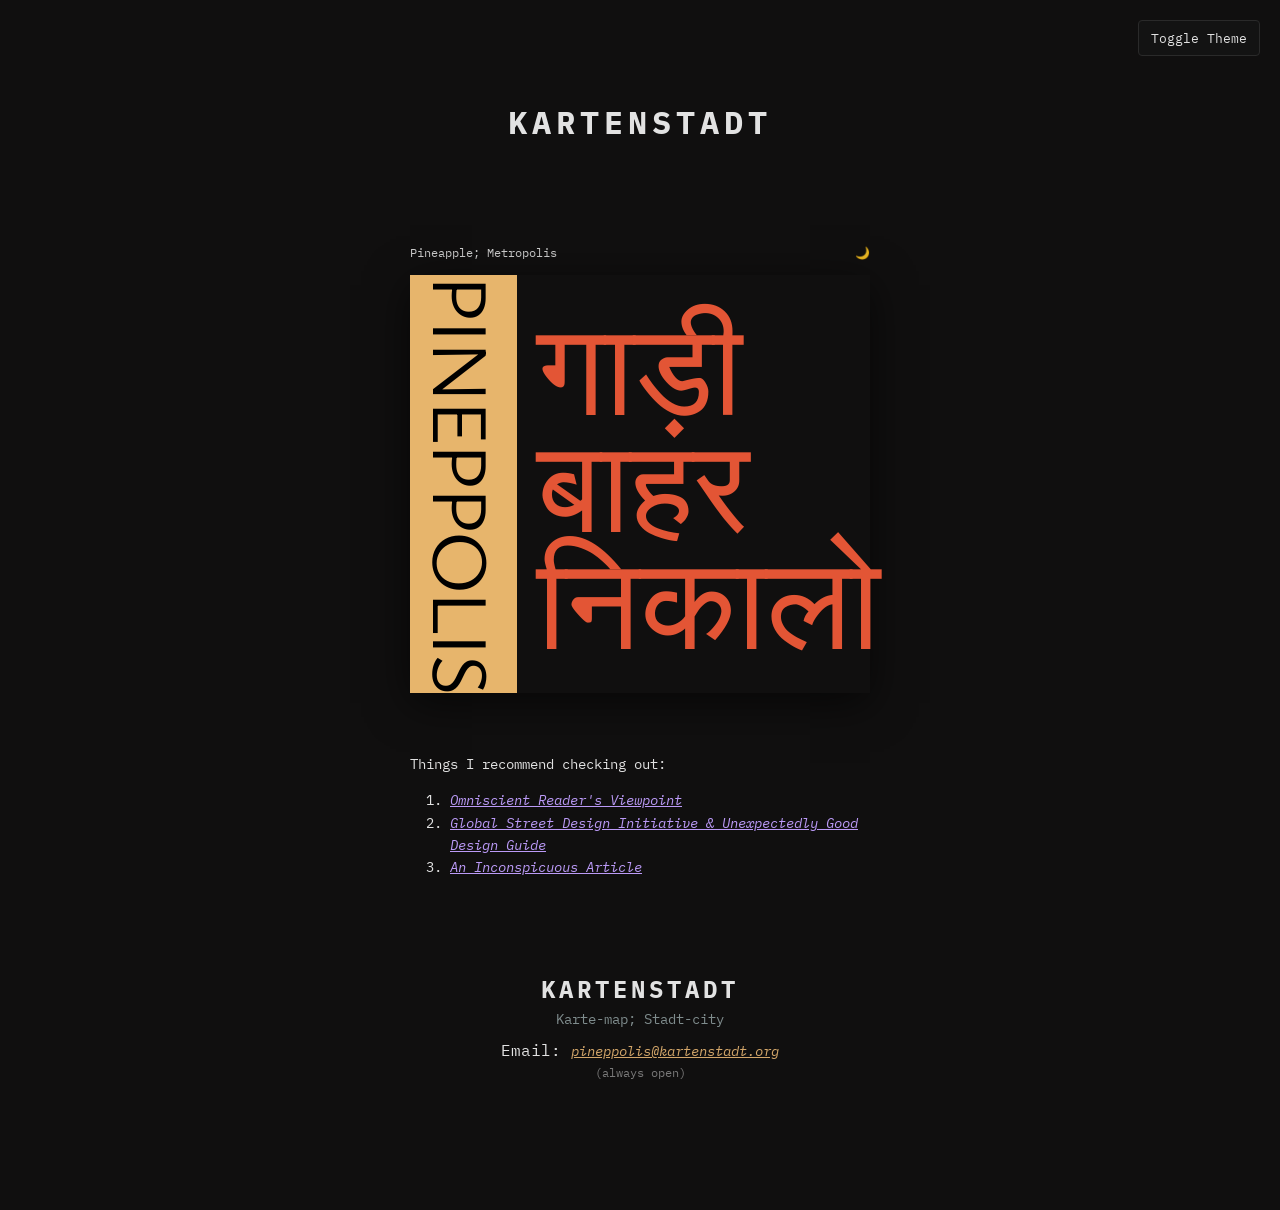
==== aboutme.html @ d8d254c7 "IFOrgotHowThisWOrks" ====
<!DOCTYPE html>
<html lang="en">
<head>
    <meta charset="UTF-8">
    <meta name="viewport" content="width=device-width, initial-scale=1.0">
    <title>About | Kartenstadt</title>
    <link rel="preconnect" href="https://fonts.googleapis.com">
    <link rel="preconnect" href="https://fonts.gstatic.com" crossorigin>
    <link href="https://fonts.googleapis.com/css2?family=IBM+Plex+Mono:ital,wght@0,400;0,700;1,400&family=Ysabeau+Office:wght@400;900&display=swap" rel="stylesheet">
    <link rel="stylesheet" href="style.css">
    <style>
        :root {
            --yellow-accent: #e7b56c;
            --coral-text: #e35535;
            --poster-bg: #100f0f; /* Variable for the poster background */
        }

        /* Changes the poster background color when light mode is active */
        body.light-mode {
            --poster-bg: #ffffff;
        }

        body {
            align-items: center;
            padding: 0px 20px 50px;
        }

        /* FIX: Forces header to be bold and removes italics from the link */
        header h1 a {
            text-decoration: none;
            color: var(--text-main);
            font-weight: 700 !important;
            font-style: normal !important;
            letter-spacing: 5px;
            text-transform: uppercase;
        }

        .container {
            width: 100%;
            max-width: 460px;
            margin-top: 40px;
        }

        .meta-header {
            display: flex;
            justify-content: space-between;
            font-size: 12px;
            margin-bottom: 15px;
            opacity: 0.9;
        }

        /* Poster Block: Removed overflow hidden so Hindi text can spill out */
        .poster {
            background-color: var(--poster-bg);
            width: 100%;
            display: flex;
            margin-bottom: 60px;
            box-shadow: 0 10px 40px rgba(0,0,0,0.6);
            position: relative;
            transition: background-color 0.3s ease;
        }

        .yellow-sidebar {
            background-color: var(--yellow-accent);
            width: 30%;
            display: flex;
            align-items: center;
            justify-content: center;
            z-index: 2;
        }

        .vertical-text {
            font-family: 'Ysabeau Office', sans-serif;
            color: #000;
            font-size: 80px;
            font-weight: 400;
            writing-mode: vertical-rl;
            letter-spacing: -3px;
            white-space: nowrap;
        }

        .hindi-content {
            flex: 1;
            display: flex;
            flex-direction: column;
            justify-content: center;
            align-items: flex-start;
            color: var(--coral-text);
            font-size: 130px;
            font-weight: 400;
            line-height: 0.9;
            padding-left: 20px;
            white-space: nowrap;
            z-index: 1;
        }

        .recommendations {
            font-size: 14px;
            line-height: 1.6;
            margin-top: 20px;
        }

        #theme-toggle {
            position: fixed;
            top: 20px;
            right: 20px;
        }
    </style>
</head>
<body>
    <button id="theme-toggle">Toggle Theme</button>

    <header>
        <h1><a href="index.html">KARTENSTADT</a></h1>
    </header>

    <div class="container">
        <div class="meta-header">
            <span>Pineapple; Metropolis</span>
            <span>🌙</span>
        </div>

        <div class="poster">
            <div class="yellow-sidebar">
                <div class="vertical-text">PINEPPOLIS</div>
            </div>
            <div class="hindi-content">
                <div>गाड़ी</div>
                <div>बाहर</div>
                <div>निकालो</div>
            </div>
        </div>

        <div class="recommendations">
            <p>Things I recommend checking out:</p>
            <ol>
                <li><a href="#">Omniscient Reader's Viewpoint</a></li>
                <li><a href="#">Global Street Design Initiative & Unexpectedly Good Design Guide</a></li>
                <li><a href="#">An Inconspicuous Article</a></li>
            </ol>
        </div>

        <footer class="footer">
            <div class="footer-brand">KARTENSTADT</div>
            <div class="footer-sub">Karte-map; Stadt-city</div>
            <div class="footer-contact">
                Email: <a href="mailto:pineppolis@kartenstadt.org" class="footer-email">pineppolis@kartenstadt.org</a>
            </div>
            <div class="footer-status">(always open)</div>
        </footer>
    </div>

    <script src="script.js"></script>
</body>
</html>
---- style.css ----
/* --- LIGHT MODE OVERRIDES --- */
body.light-mode {
	--bg-color: #fcfcfc;
	--code-bg: #f0f0f0;
	--text-main: #1a1a1a;
	--text-muted: #576574;
	--border-color: #d1d1d1;

	/* You can keep the same heading colors or darken them for readability */
	--h1-color: #bf3a1d;
	--h2-color: #c46b1f;
}

/* Add a smooth transition to the body so the color swap isn't jarring */
body {
	transition: background-color 0.3s ease, color 0.3s ease;
}

/* Style for the toggle button */
#theme-toggle {
position: fixed;
top: 20px;
right: 20px;
background: var(--code-bg);
color: var(--text-main);
border: 1px solid var(--border-color);
padding: 8px 12px;
cursor: pointer;
border-radius: 4px;
font-family: 'IBM Plex Mono', monospace;
z-index: 1000;
}
* {
	box-sizing: border-box;
}

/* --- 1. FONTS --- */
@import url('https://fonts.googleapis.com/css2?family=IBM+Plex+Mono:ital,wght@0,400;0,700;1,400&display=swap');

/* --- 2. THEME VARIABLES --- */
:root {
	--bg-color: #100f0f;
	--code-bg: #131313;
	--text-main: #E2E2E2;
	--text-muted: #7f8c8d;
	--border-color: #2a2a2a;
	--accent-gold: #d4a76a;      /* From your footer image */

	/* Heading Accents */
	--h1-color: #e35535;
	--h2-color: #e98a36;
	--h3-color: #efbd5d;
	--h4-color: #9ece6a;
	--h5-color: #7aa2f7;
	--h6-color: #bb9af7;
}

/* --- 3. BASE LAYOUT --- */
body {
	background-color: var(--bg-color);
	color: var(--text-main);
	font-family: 'IBM Plex Mono', monospace;
	margin: 0;
	display: flex;
	flex-direction: column;
	min-height: 100vh;
}

/* --- 4. HEADER --- */
header {
	text-align: center;
	padding: 80px 20px 40px;
}

header h1 a {
	text-decoration: none;
	color: var(--text-main);
	font-weight: 700 !important;
	font-style: normal !important;
	letter-spacing: 5px;
	text-transform: uppercase;
}


/* --- 5. CONTENT WINDOW (Differentiated with Shadow) --- */
main {
	flex: 1;
	width: 90%;
	max-width: 850px;
	margin: 0 auto 60px;
	padding: 40px;
	background-color: var(--bg-color); /* Same as BG */

	/* Soft, dark lift effect */
	box-shadow: 0px 15px 50px rgba(0, 0, 0, 0.8), 0px 0px 20px rgba(255, 255, 255, 0.02);
	border-radius: 4px;
	line-height: 1.7;
	word-wrap: break-word;
}

/* --- 6. HEADINGS (1px Underline @ 0.3 Opacity) --- */
main h1 { color: var(--h1-color); text-align: center; width: 100% }
main h2 { color: var(--h2-color); border-bottom: 1px solid rgba(233, 138, 54, 0.3); }
main h3 { color: var(--h3-color); border-bottom: 1px solid rgba(239, 189, 93, 0.3); }
main h4 { color: var(--h4-color); border-bottom: 1px solid rgba(158, 206, 106, 0.3); }
main h5 { color: var(--h5-color); border-bottom: 1px solid rgba(122, 162, 247, 0.3); }
main h6 { color: var(--h6-color); border-bottom: 1px solid rgba(187, 154, 247, 0.3); }

main h1, main h2, main h3, main h4, main h5, main h6 {
	padding-bottom: 4px;
	margin-top: 2rem;
	margin-bottom: 1rem;
}

/* --- 7. CODE & ELEMENTS --- */
pre {
	background-color: var(--code-bg);
	border: 1px solid var(--border-color);
	border-radius: 3px;
	padding: 1.25rem;
	overflow-x: auto;
	margin: 1.5rem 0;
}

pre code { background-color: transparent; padding: 0; display: block; }

p code {
	background-color: var(--code-bg);
	border: 1px solid var(--border-color);
	border-radius: 3px;
	padding: 0.2rem 0.4rem;
}

/* --- 8. FOOTER (Mirroring your Image) --- */
footer {
	text-align: center;
	padding: 80px 20px;
}

.footer-brand {
	font-size: 1.5rem;
	letter-spacing: 4px;
	text-transform: uppercase;
	font-weight: bold;
	margin-bottom: 5px;
}

.footer-sub {
	font-size: 0.85rem;
	color: var(--text-muted);
	margin-bottom: 12px;
}

.footer-email {
	color: var(--accent-gold);
	text-decoration: underline;
	font-size: 0.9rem;
}

.footer-status {
	font-size: 0.75rem;
	opacity: 0.5;
	margin-top: 5px;
}

a { color: var(--h6-color); font-style:italic; }

/* Remove the default triangle and add a custom indicator */
summary {
		list-style: none; /* Removes arrow in Chrome/Firefox */
		cursor: pointer;
		outline: none;
}

summary::-webkit-details-marker {
		display: none; /* Removes arrow in Safari */
}

summary h2 {
		display: flex;
		align-items: center;
		margin-top: 1rem; /* Adjust spacing for collapsed state */
}

/* Add a plus/minus sign before the heading */
summary h2::before {
		content: "+";
		margin-right: 15px;
		color: var(--h2-color);
		opacity: 0.5;
		font-family: monospace;
}

details[open] summary h2::before {
		content: "−"; /* Changes to a minus when open */
}

/* Smooth out the content appearance */
details {
		margin-bottom: 1rem;
		transition: all 0.3s ease;
}

.post-meta{
	color: var(--text-muted)
}
.date {
		text-align: right;
		color: var(--text-muted);
}

/* --- 9. ARTICLE CARDS (BOXES) --- */
.article-list {
	display: flex;
	flex-direction: column;
	gap: 40px; /* Space between article boxes */
}

.article-card {
	border: 1px solid var(--border-color);
	padding: 25px;
	border-radius: 4px;
	background-color: rgba(255, 255, 255, 0.02); /* Very subtle lift */
	transition: border-color 0.3s ease;
}

.article-card:hover {
	border-color: var(--h2-color); /* Highlight border on hover */
}

.card-header {
	display: flex;
	justify-content: space-between;
	align-items: baseline;
	border-bottom: 1px solid rgba(255, 255, 255, 0.05);
	margin-bottom: 15px;
}

.article-card h2 {
	margin: 0;
	border-bottom: none !important; /* Overriding your main h2 style */
	font-size: 1.4rem;
}

.article-card h2 a {
	text-decoration: none;
	font-style: normal; /* Removes the global italic link style for titles */
	color: var(--h2-color);
}

.preview-content {
	font-size: 0.95rem;
	color: var(--text-main);
	opacity: 0.8;
	margin-bottom: 15px;
}

.read-more {
	font-size: 0.8rem;
	text-transform: uppercase;
	letter-spacing: 2px;
	color: var(--accent-gold) !important;
	text-decoration: none;
}

.read-more:hover {
	text-decoration: underline;
}

/* --- 10. ANIMATION STATES --- */
.article-card {
	opacity: 0;
	transform: translateY(20px);
	/* This ensures the 'pop' is smooth when the class is added */
	transition: opacity 0.6s ease-out, transform 0.6s ease-out;
}

/* This class will be 'injected' by JavaScript when you scroll */
.article-card.appear {
	opacity: 1;
	transform: translateY(0);
}
/* Add this to style.css */
main img {
  max-width: 100%;
  height: auto;
  display: block;
  margin: 1.5rem auto; /* Centers the image and gives it breathing room */
  border-radius: 4px;
  box-shadow: 0 4px 12px rgba(0,0,0,0.2);
}
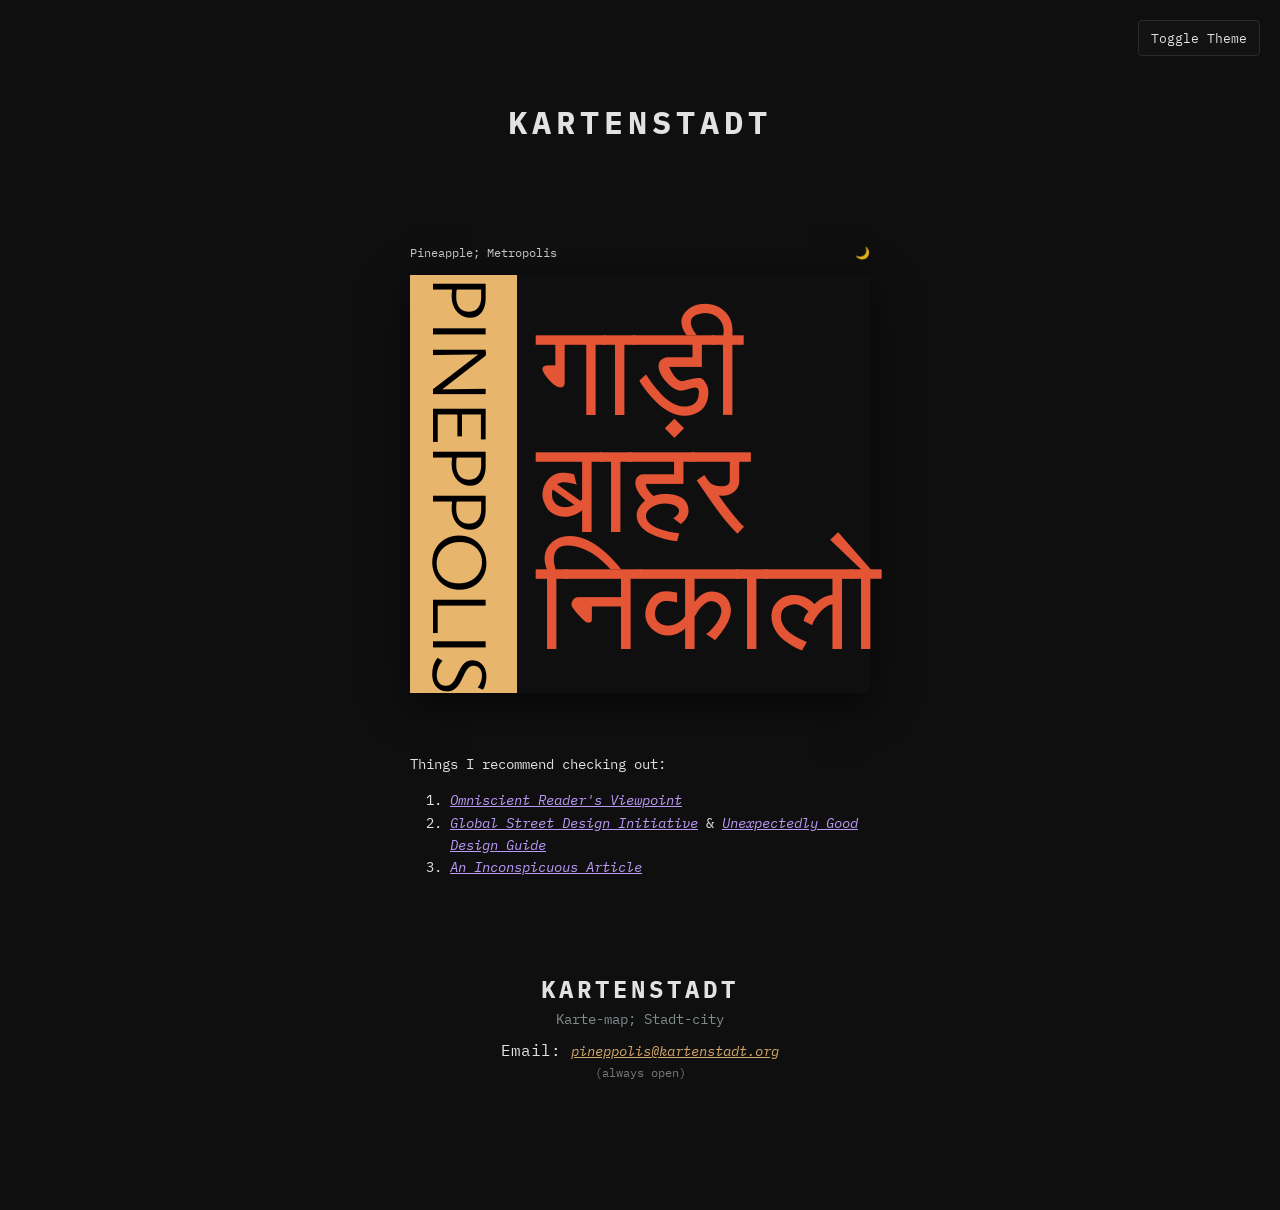
==== commit fd324d9e: "main" ====
--- a/aboutme.html
+++ b/aboutme.html
@@ -134,8 +134,8 @@
         <div class="recommendations">
             <p>Things I recommend checking out:</p>
             <ol>
-                <li><a href="#">Omniscient Reader's Viewpoint</a></li>
-                <li><a href="#">Global Street Design Initiative & Unexpectedly Good Design Guide</a></li>
+                <li><a href="https://orv.pages.dev/stories/orv/">Omniscient Reader's Viewpoint</a></li>
+                <li><a href="https://globaldesigningcities.org/">Global Street Design Initiative</a> & <a href="https://www.itdp.in/wp-content/uploads/2016/07/Urban-street-design-guidelines.pdf">Unexpectedly Good Design Guide</a></li>
                 <li><a href="#">An Inconspicuous Article</a></li>
             </ol>
         </div>
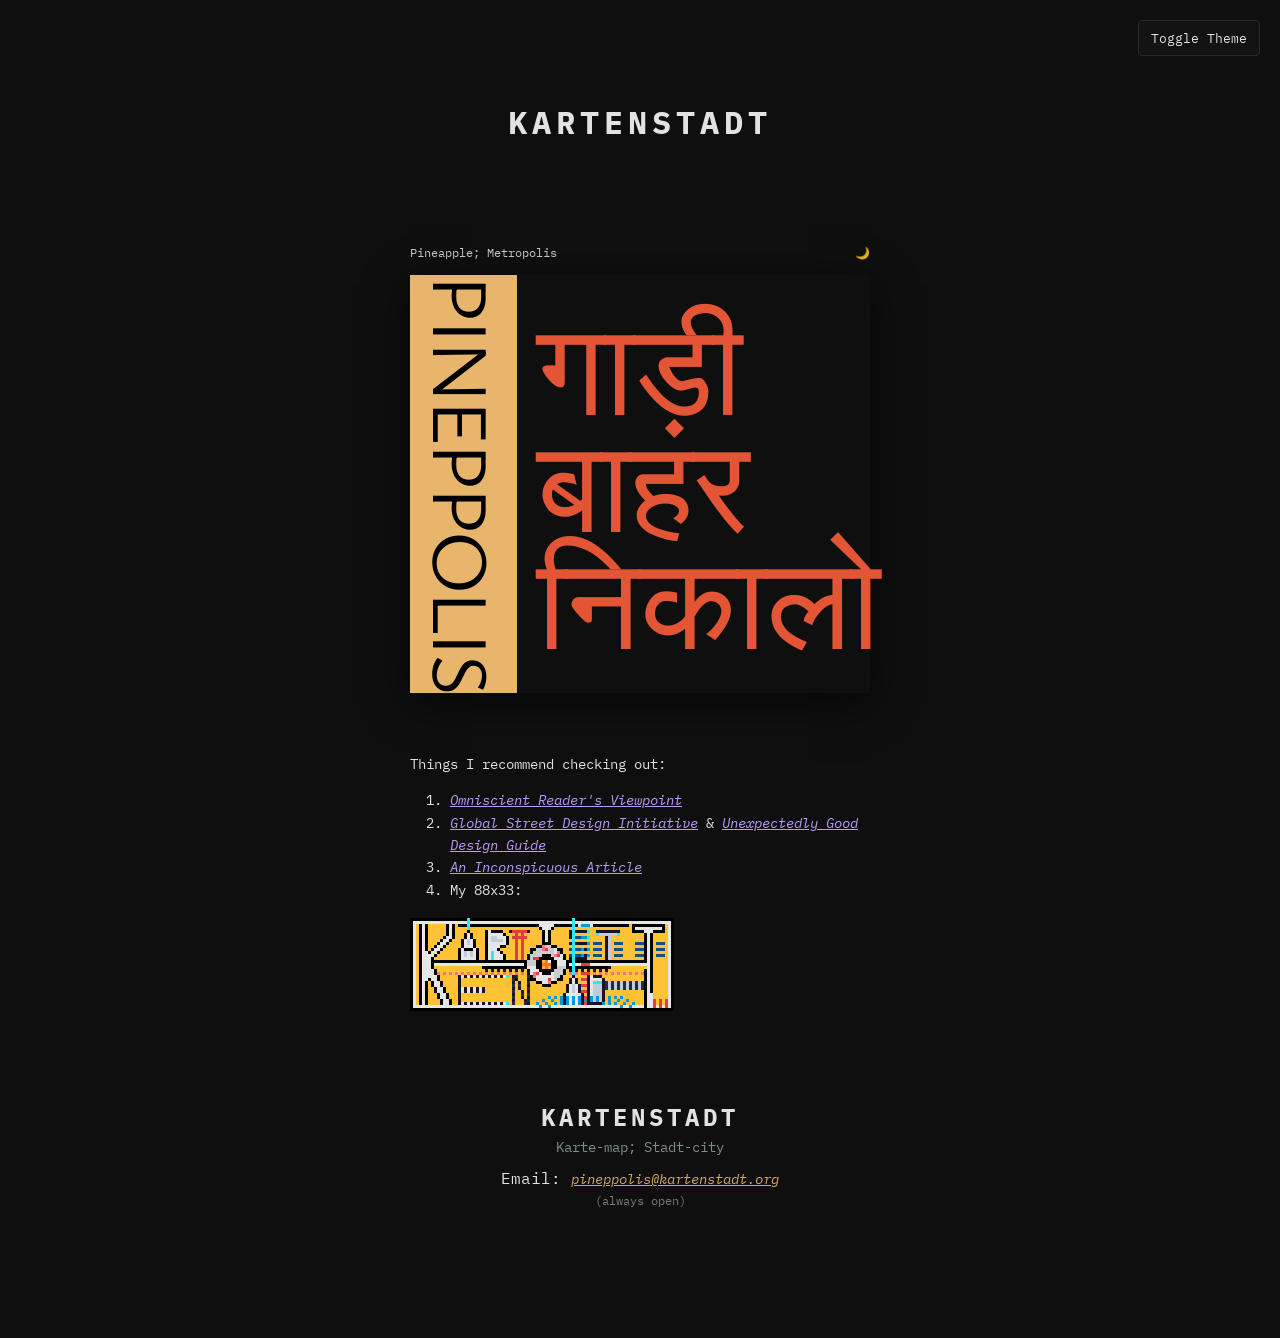
==== commit ae23fdc7: "Site update: 2026-05-05 19:30:51" ====
--- a/aboutme.html
+++ b/aboutme.html
@@ -8,6 +8,7 @@
     <link rel="preconnect" href="https://fonts.gstatic.com" crossorigin>
     <link href="https://fonts.googleapis.com/css2?family=IBM+Plex+Mono:ital,wght@0,400;0,700;1,400&family=Ysabeau+Office:wght@400;900&display=swap" rel="stylesheet">
     <link rel="stylesheet" href="style.css">
+    <link rel="icon" type="image/x-icon" href="favicon.png">
     <style>
         :root {
             --yellow-accent: #e7b56c;
@@ -137,9 +138,11 @@
                 <li><a href="https://orv.pages.dev/stories/orv/">Omniscient Reader's Viewpoint</a></li>
                 <li><a href="https://globaldesigningcities.org/">Global Street Design Initiative</a> & <a href="https://www.itdp.in/wp-content/uploads/2016/07/Urban-street-design-guidelines.pdf">Unexpectedly Good Design Guide</a></li>
                 <li><a href="#">An Inconspicuous Article</a></li>
-            </ol>
-        </div>
+        <li>My 88x33:
 
+        </ol>
+<a href="./index.html"><img src="88x33.svg" width="264" height="99"></a>
+</div>
         <footer class="footer">
             <div class="footer-brand">KARTENSTADT</div>
             <div class="footer-sub">Karte-map; Stadt-city</div>
--- a/style.css
+++ b/style.css
@@ -1,19 +1,17 @@
 /* --- LIGHT MODE OVERRIDES --- */
 body.light-mode {
-	--bg-color: #fcfcfc;
-	--code-bg: #f0f0f0;
-	--text-main: #1a1a1a;
-	--text-muted: #576574;
-	--border-color: #d1d1d1;
-
-	/* You can keep the same heading colors or darken them for readability */
-	--h1-color: #bf3a1d;
-	--h2-color: #c46b1f;
+    --bg-color: #fcfcfc;
+    --code-bg: #f0f0f0;
+    --text-main: #1a1a1a;
+    --text-muted: #576574;
+    --border-color: #d1d1d1;
+    --h1-color: #bf3a1d;
+    --h2-color: #c46b1f;
 }
 
 /* Add a smooth transition to the body so the color swap isn't jarring */
 body {
-	transition: background-color 0.3s ease, color 0.3s ease;
+    transition: background-color 0.3s ease, color 0.3s ease;
 }
 
 /* Style for the toggle button */
@@ -30,8 +28,9 @@
 font-family: 'IBM Plex Mono', monospace;
 z-index: 1000;
 }
+
 * {
-	box-sizing: border-box;
+    box-sizing: border-box;
 }
 
 /* --- 1. FONTS --- */
@@ -39,67 +38,64 @@
 
 /* --- 2. THEME VARIABLES --- */
 :root {
-	--bg-color: #100f0f;
-	--code-bg: #131313;
-	--text-main: #E2E2E2;
-	--text-muted: #7f8c8d;
-	--border-color: #2a2a2a;
-	--accent-gold: #d4a76a;      /* From your footer image */
-
-	/* Heading Accents */
-	--h1-color: #e35535;
-	--h2-color: #e98a36;
-	--h3-color: #efbd5d;
-	--h4-color: #9ece6a;
-	--h5-color: #7aa2f7;
-	--h6-color: #bb9af7;
+    --bg-color: #100f0f;
+    --code-bg: #131313;
+    --text-main: #E2E2E2;
+    --text-muted: #7f8c8d;
+    --border-color: #2a2a2a;
+    --accent-gold: #d4a76a;
+
+    /* Heading Accents */
+    --h1-color: #e35535;
+    --h2-color: #e98a36;
+    --h3-color: #efbd5d;
+    --h4-color: #9ece6a;
+    --h5-color: #7aa2f7;
+    --h6-color: #bb9af7;
 }
 
 /* --- 3. BASE LAYOUT --- */
 body {
-	background-color: var(--bg-color);
-	color: var(--text-main);
-	font-family: 'IBM Plex Mono', monospace;
-	margin: 0;
-	display: flex;
-	flex-direction: column;
-	min-height: 100vh;
+    background-color: var(--bg-color);
+    color: var(--text-main);
+    font-family: 'IBM Plex Mono', monospace;
+    margin: 0;
+    display: flex;
+    flex-direction: column;
+    min-height: 100vh;
 }
 
 /* --- 4. HEADER --- */
 header {
-	text-align: center;
-	padding: 80px 20px 40px;
+    text-align: center;
+    padding: 80px 20px 40px;
 }
 
 header h1 a {
-	text-decoration: none;
-	color: var(--text-main);
-	font-weight: 700 !important;
-	font-style: normal !important;
-	letter-spacing: 5px;
-	text-transform: uppercase;
-}
-
-
-/* --- 5. CONTENT WINDOW (Differentiated with Shadow) --- */
+    text-decoration: none;
+    color: var(--text-main);
+    font-weight: 700 !important;
+    font-style: normal !important;
+    letter-spacing: 5px;
+    text-transform: uppercase;
+}
+
+/* --- 5. CONTENT WINDOW --- */
 main {
-	flex: 1;
-	width: 90%;
-	max-width: 850px;
-	margin: 0 auto 60px;
-	padding: 40px;
-	background-color: var(--bg-color); /* Same as BG */
-
-	/* Soft, dark lift effect */
-	box-shadow: 0px 15px 50px rgba(0, 0, 0, 0.8), 0px 0px 20px rgba(255, 255, 255, 0.02);
-	border-radius: 4px;
-	line-height: 1.7;
-	word-wrap: break-word;
-}
-
-/* --- 6. HEADINGS (1px Underline @ 0.3 Opacity) --- */
-main h1 { color: var(--h1-color); text-align: center; width: 100% }
+    flex: 1;
+    width: 90%;
+    max-width: 850px;
+    margin: 0 auto 60px;
+    padding: 40px;
+    background-color: var(--bg-color);
+    box-shadow: 0px 15px 50px rgba(0, 0, 0, 0.8), 0px 0px 20px rgba(255, 255, 255, 0.02);
+    border-radius: 4px;
+    line-height: 1.7;
+    word-wrap: break-word;
+}
+
+/* --- 6. HEADINGS --- */
+main h1 { color: var(--h1-color); text-align: center; width: 100%; }
 main h2 { color: var(--h2-color); border-bottom: 1px solid rgba(233, 138, 54, 0.3); }
 main h3 { color: var(--h3-color); border-bottom: 1px solid rgba(239, 189, 93, 0.3); }
 main h4 { color: var(--h4-color); border-bottom: 1px solid rgba(158, 206, 106, 0.3); }
@@ -107,185 +103,211 @@
 main h6 { color: var(--h6-color); border-bottom: 1px solid rgba(187, 154, 247, 0.3); }
 
 main h1, main h2, main h3, main h4, main h5, main h6 {
-	padding-bottom: 4px;
-	margin-top: 2rem;
-	margin-bottom: 1rem;
+    padding-bottom: 4px;
+    margin-top: 2rem;
+    margin-bottom: 1rem;
 }
 
 /* --- 7. CODE & ELEMENTS --- */
 pre {
-	background-color: var(--code-bg);
-	border: 1px solid var(--border-color);
-	border-radius: 3px;
-	padding: 1.25rem;
-	overflow-x: auto;
-	margin: 1.5rem 0;
+    background-color: var(--code-bg);
+    border: 1px solid var(--border-color);
+    border-radius: 3px;
+    padding: 1.25rem;
+    overflow-x: auto;
+    margin: 1.5rem 0;
 }
 
 pre code { background-color: transparent; padding: 0; display: block; }
 
 p code {
-	background-color: var(--code-bg);
-	border: 1px solid var(--border-color);
-	border-radius: 3px;
-	padding: 0.2rem 0.4rem;
-}
-
-/* --- 8. FOOTER (Mirroring your Image) --- */
+    background-color: var(--code-bg);
+    border: 1px solid var(--border-color);
+    border-radius: 3px;
+    padding: 0.2rem 0.4rem;
+}
+
+/* --- 8. FOOTER --- */
 footer {
-	text-align: center;
-	padding: 80px 20px;
+    text-align: center;
+    padding: 80px 20px;
 }
 
 .footer-brand {
-	font-size: 1.5rem;
-	letter-spacing: 4px;
-	text-transform: uppercase;
-	font-weight: bold;
-	margin-bottom: 5px;
+    font-size: 1.5rem;
+    letter-spacing: 4px;
+    text-transform: uppercase;
+    font-weight: bold;
+    margin-bottom: 5px;
 }
 
 .footer-sub {
-	font-size: 0.85rem;
-	color: var(--text-muted);
-	margin-bottom: 12px;
+    font-size: 0.85rem;
+    color: var(--text-muted);
+    margin-bottom: 12px;
 }
 
 .footer-email {
-	color: var(--accent-gold);
-	text-decoration: underline;
-	font-size: 0.9rem;
+    color: var(--accent-gold);
+    text-decoration: underline;
+    font-size: 0.9rem;
 }
 
 .footer-status {
-	font-size: 0.75rem;
-	opacity: 0.5;
-	margin-top: 5px;
-}
-
-a { color: var(--h6-color); font-style:italic; }
-
-/* Remove the default triangle and add a custom indicator */
+    font-size: 0.75rem;
+    opacity: 0.5;
+    margin-top: 5px;
+}
+
+a { color: var(--h6-color); font-style: italic; }
+
 summary {
-		list-style: none; /* Removes arrow in Chrome/Firefox */
-		cursor: pointer;
-		outline: none;
+    list-style: none;
+    cursor: pointer;
+    outline: none;
 }
 
 summary::-webkit-details-marker {
-		display: none; /* Removes arrow in Safari */
+    display: none;
 }
 
 summary h2 {
-		display: flex;
-		align-items: center;
-		margin-top: 1rem; /* Adjust spacing for collapsed state */
-}
-
-/* Add a plus/minus sign before the heading */
+    display: flex;
+    align-items: center;
+    margin-top: 1rem;
+}
+
 summary h2::before {
-		content: "+";
-		margin-right: 15px;
-		color: var(--h2-color);
-		opacity: 0.5;
-		font-family: monospace;
+    content: "+";
+    margin-right: 15px;
+    color: var(--h2-color);
+    opacity: 0.5;
+    font-family: monospace;
 }
 
 details[open] summary h2::before {
-		content: "−"; /* Changes to a minus when open */
-}
-
-/* Smooth out the content appearance */
+    content: "−";
+}
+
 details {
-		margin-bottom: 1rem;
-		transition: all 0.3s ease;
-}
-
-.post-meta{
-	color: var(--text-muted)
-}
+    margin-bottom: 1rem;
+    transition: all 0.3s ease;
+}
+
+.post-meta {
+    color: var(--text-muted);
+}
+
 .date {
-		text-align: right;
-		color: var(--text-muted);
-}
-
-/* --- 9. ARTICLE CARDS (BOXES) --- */
+    text-align: right;
+    color: var(--text-muted);
+}
+
+/* --- 9. ARTICLE CARDS --- */
 .article-list {
-	display: flex;
-	flex-direction: column;
-	gap: 40px; /* Space between article boxes */
+    display: flex;
+    flex-direction: column;
+    gap: 40px;
 }
 
 .article-card {
-	border: 1px solid var(--border-color);
-	padding: 25px;
-	border-radius: 4px;
-	background-color: rgba(255, 255, 255, 0.02); /* Very subtle lift */
-	transition: border-color 0.3s ease;
+    border: 1px solid var(--border-color);
+    padding: 25px;
+    border-radius: 4px;
+    background-color: rgba(255, 255, 255, 0.02);
+    transition: border-color 0.3s ease, opacity 0.6s ease-out, transform 0.6s ease-out;
+    opacity: 0;
+    transform: translateY(20px);
+}
+
+.article-card.appear {
+    opacity: 1;
+    transform: translateY(0);
 }
 
 .article-card:hover {
-	border-color: var(--h2-color); /* Highlight border on hover */
+    border-color: var(--h2-color);
 }
 
 .card-header {
-	display: flex;
-	justify-content: space-between;
-	align-items: baseline;
-	border-bottom: 1px solid rgba(255, 255, 255, 0.05);
-	margin-bottom: 15px;
+    display: flex;
+    justify-content: space-between;
+    align-items: baseline;
+    border-bottom: 1px solid rgba(255, 255, 255, 0.05);
+    margin-bottom: 15px;
 }
 
 .article-card h2 {
-	margin: 0;
-	border-bottom: none !important; /* Overriding your main h2 style */
-	font-size: 1.4rem;
+    margin: 0;
+    border-bottom: none !important;
+    font-size: 1.4rem;
 }
 
 .article-card h2 a {
-	text-decoration: none;
-	font-style: normal; /* Removes the global italic link style for titles */
-	color: var(--h2-color);
+    text-decoration: none;
+    font-style: normal;
+    color: var(--h2-color);
 }
 
 .preview-content {
-	font-size: 0.95rem;
-	color: var(--text-main);
-	opacity: 0.8;
-	margin-bottom: 15px;
+    font-size: 0.95rem;
+    color: var(--text-main);
+    opacity: 0.8;
+    margin-bottom: 15px;
 }
 
 .read-more {
-	font-size: 0.8rem;
-	text-transform: uppercase;
-	letter-spacing: 2px;
-	color: var(--accent-gold) !important;
-	text-decoration: none;
-}
-
-.read-more:hover {
-	text-decoration: underline;
-}
-
-/* --- 10. ANIMATION STATES --- */
-.article-card {
-	opacity: 0;
-	transform: translateY(20px);
-	/* This ensures the 'pop' is smooth when the class is added */
-	transition: opacity 0.6s ease-out, transform 0.6s ease-out;
-}
-
-/* This class will be 'injected' by JavaScript when you scroll */
-.article-card.appear {
-	opacity: 1;
-	transform: translateY(0);
-}
-/* Add this to style.css */
+    font-size: 0.8rem;
+    text-transform: uppercase;
+    letter-spacing: 2px;
+    color: var(--accent-gold) !important;
+    text-decoration: none;
+}
+
 main img {
-  max-width: 100%;
-  height: auto;
-  display: block;
-  margin: 1.5rem auto; /* Centers the image and gives it breathing room */
-  border-radius: 4px;
-  box-shadow: 0 4px 12px rgba(0,0,0,0.2);
-}
+    max-width: 100%;
+    height: auto;
+    display: block;
+    margin: 1.5rem auto;
+    border-radius: 4px;
+    box-shadow: 0 4px 12px rgba(0,0,0,0.2);
+}
+
+/* --- 10. RESPONSIVE DESIGN --- */
+@media screen and (max-width: 600px) {
+    main {
+        width: 100%;
+        padding: 25px 15px; /* Fixed: Reduced large padding that caused cramping */
+        margin-bottom: 30px;
+        box-shadow: none;
+    }
+
+    .card-header, .post-header {
+        flex-direction: column; /* Fixed: Prevents title and date from overlapping */
+        align-items: flex-start;
+        gap: 5px;
+    }
+
+    .date {
+        text-align: left;
+        font-size: 0.85rem;
+        margin-bottom: 10px;
+    }
+
+    header {
+        padding: 40px 15px 20px;
+    }
+
+    header h1 a {
+        font-size: 1.2rem;
+        letter-spacing: 2px;
+    }
+
+    footer {
+        padding: 40px 15px;
+    }
+
+    main h1 {
+        font-size: 1.6rem;
+    }
+}
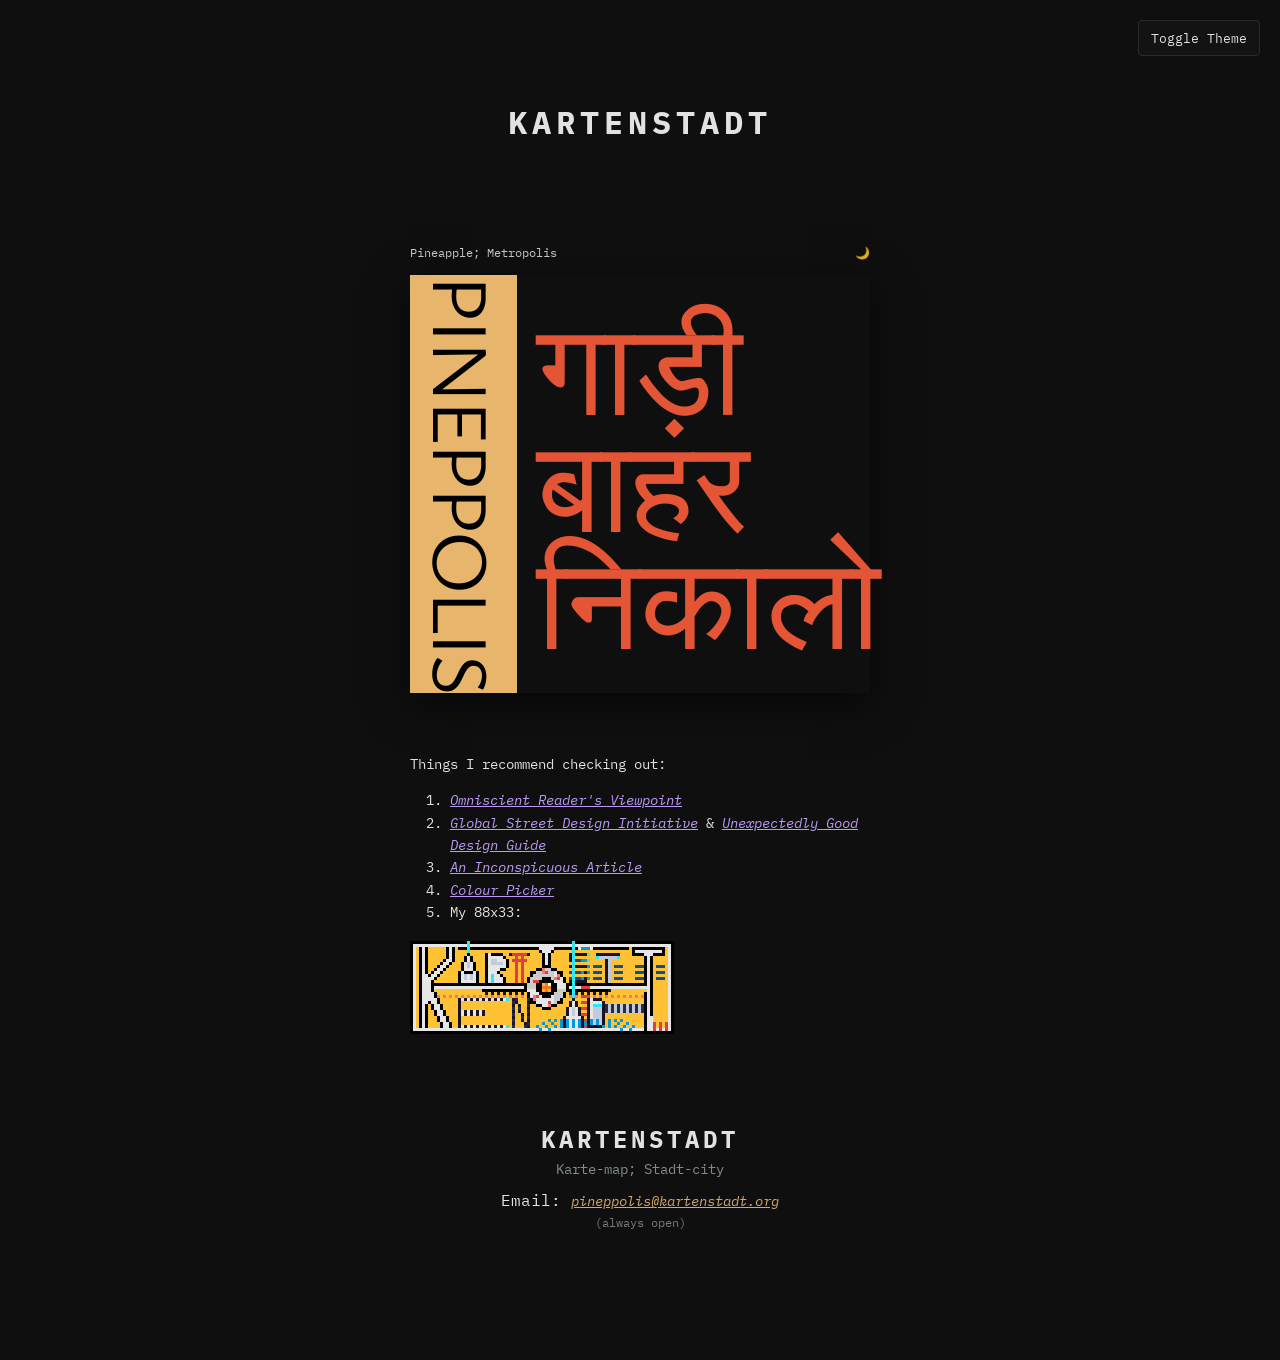
==== commit 2c7db15c: "Site update: 2026-07-02 21:10:37" ====
--- a/aboutme.html
+++ b/aboutme.html
@@ -138,6 +138,7 @@
                 <li><a href="https://orv.pages.dev/stories/orv/">Omniscient Reader's Viewpoint</a></li>
                 <li><a href="https://globaldesigningcities.org/">Global Street Design Initiative</a> & <a href="https://www.itdp.in/wp-content/uploads/2016/07/Urban-street-design-guidelines.pdf">Unexpectedly Good Design Guide</a></li>
                 <li><a href="#">An Inconspicuous Article</a></li>
+                <li><a href="https://www.kartenstadt.com/colour-picker.html">Colour Picker</a></li>
         <li>My 88x33:
 
         </ol>
